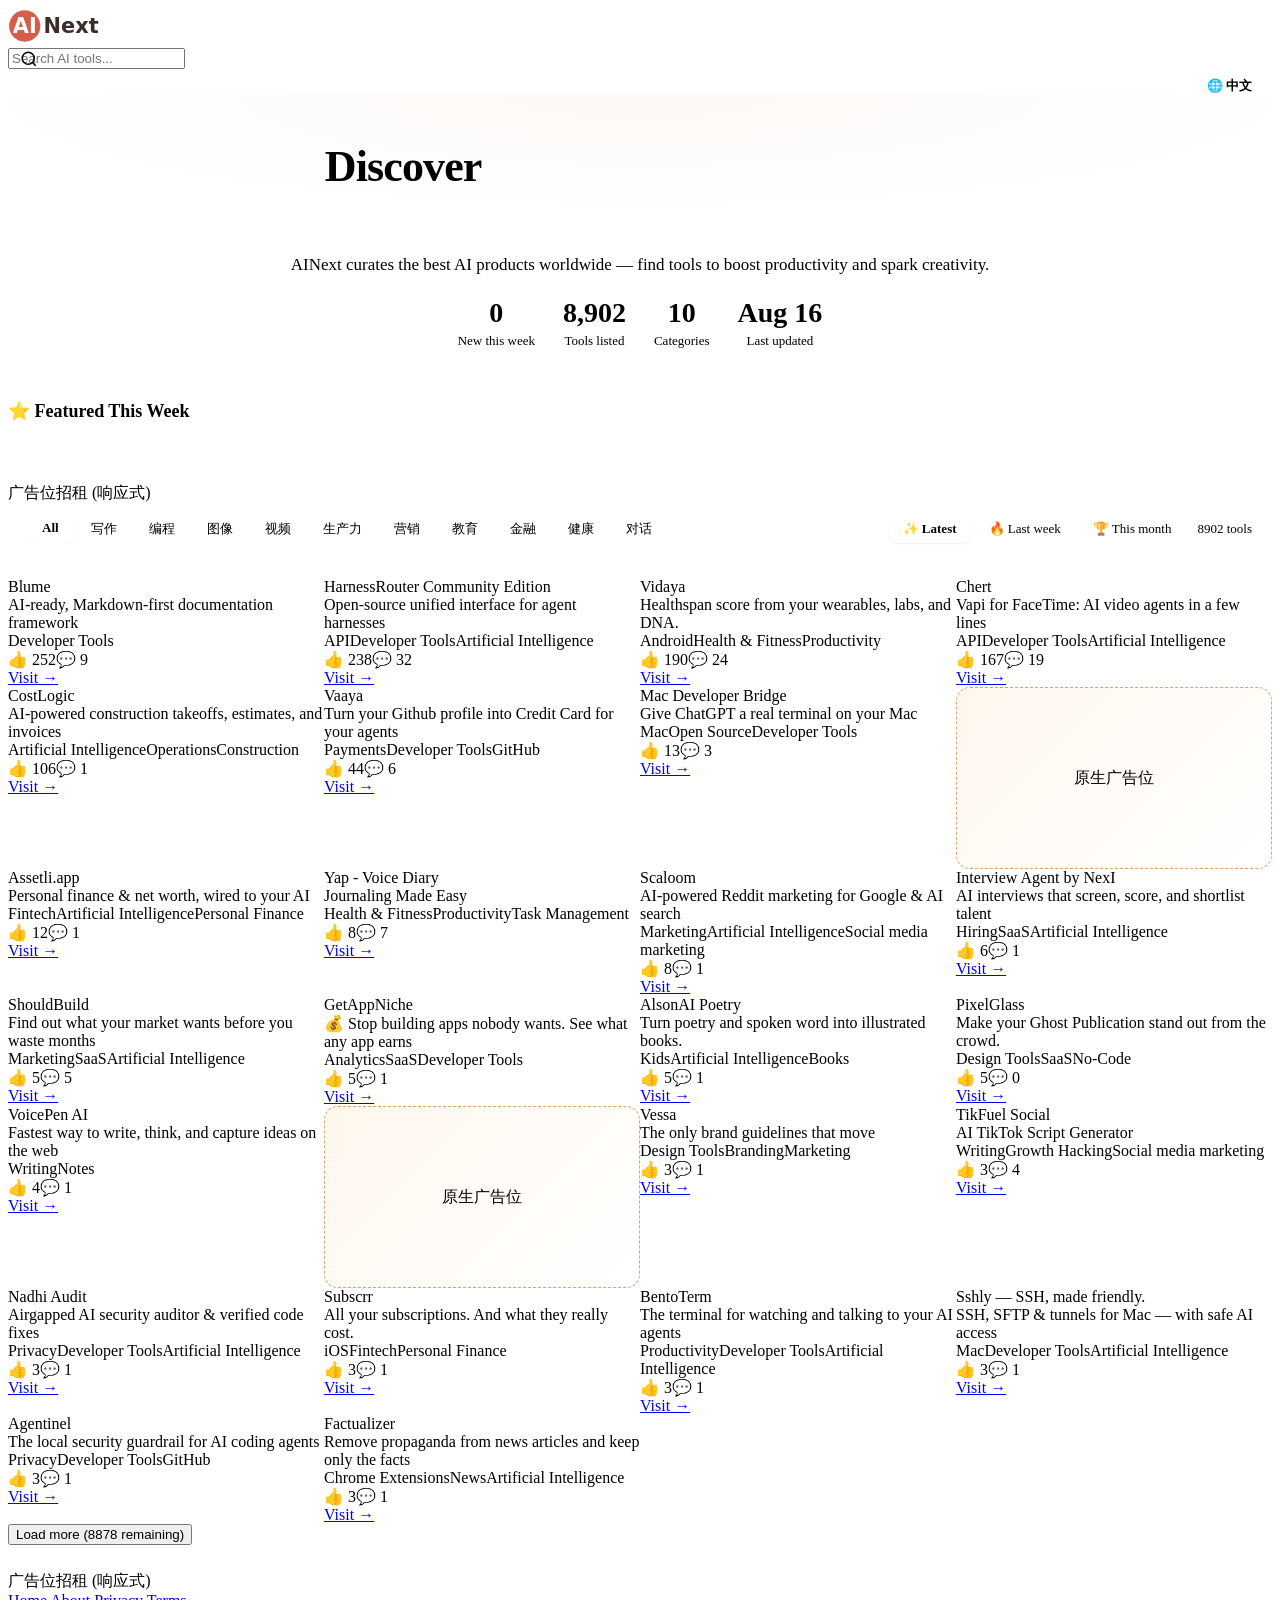
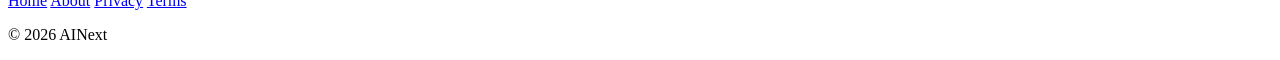
==== en/index.html @ cab22fd7 "Add English version (/en/) with SSR routes, i18n components, hreflang - /en/ homepage: en/index.html" ====
<!DOCTYPE html>
<html lang="en">
<head>
<meta charset="UTF-8">
<meta name="viewport" content="width=device-width, initial-scale=1.0">
<title>AINext — Curated AI Tools, Updated Daily</title>
<meta name="description" content="AINext curates the best AI tools worldwide, updated daily. Explore AI writing, image, video, coding and AI agent tools — find the right AI tool to boost your productivity.">
<meta name="robots" content="index,follow">
<link rel="preconnect" href="https://fonts.gstatic.com" crossorigin>
<link href="https://fonts.googleapis.com/css2?family=Inter:wght@400;500;600;700;800&display=swap" rel="stylesheet" media="print" onload="this.media='all'">
<link rel="stylesheet" href="common.css">
<link rel="icon" type="image/svg+xml" href="ainext-icon.svg">
<link rel="apple-touch-icon" href="ainext-icon.svg">
<link rel="canonical" href="https://www.ainext.com/en/">
<link rel="alternate" hreflang="zh-CN" href="https://www.ainext.com/">
<link rel="alternate" hreflang="en" href="https://www.ainext.com/en/">
<link rel="alternate" hreflang="x-default" href="https://www.ainext.com/en/">
<meta property="og:title" content="AINext — Curated AI Tools, Updated Daily">
<meta property="og:description" content="AINext curates the best AI tools worldwide, updated daily. Explore AI writing, image, video, coding and AI agent tools.">
<meta property="og:image" content="https://www.ainext.com/og-image.png">
<meta property="og:image:width" content="1200">
<meta property="og:image:height" content="630">
<meta property="og:url" content="https://www.ainext.com/en/">
<meta property="og:type" content="website">
<meta name="twitter:card" content="summary_large_image">
<meta name="twitter:title" content="AINext — Curated AI Tools, Updated Daily">
<meta name="twitter:description" content="AINext curates the best AI tools worldwide, updated daily.">
<meta name="twitter:image" content="https://www.ainext.com/og-image.png">
<script type="application/ld+json">{"@context":"https://schema.org","@type":"WebSite","name":"AINext","url":"https://www.ainext.com/en"}</script>
<style>
:root {
  --section-lg: 96px; --container-max: 1280px;
}
/* ── Search ── */
.header-right{display:flex;align-items:center;gap:12px}
.search-wrap{position:relative}
.search-wrap svg{position:absolute;left:12px;top:50%;transform:translateY(-50%);width:18px;height:18px;color:var(--gray-400);pointer-events:none}

/* ── Hero ── */
.hero{padding:48px 0 36px;text-align:center;background:radial-gradient(ellipse 80% 60% at 50% 0%,rgba(180,83,9,.04) 0%,transparent 70%)}
.hero-dot{width:6px;height:6px;border-radius:50%;background:var(--color-primary);animation:pulse 2s infinite}
@keyframes pulse{0%,100%{opacity:1}50%{opacity:.4}}
.hero h1{font-size:44px;font-weight:800;line-height:1.1;letter-spacing:-0.02em;color:var(--gray-900);max-width:700px;margin:0 auto 12px}
.hero h1 span{background:linear-gradient(135deg,var(--color-primary),#D97706,#F59E0B);-webkit-background-clip:text;-webkit-text-fill-color:transparent;background-clip:text}
.hero p{font-size:17px;color:var(--gray-500);max-width:700px;margin:0 auto 20px;line-height:1.5;white-space:nowrap}
.hero-stats{display:flex;gap:28px;justify-content:center;margin-top:0;padding-top:0;border-top:none}
.hero-stat{text-align:center}.hero-stat-num{font-size:28px;font-weight:800;color:var(--gray-900)}.hero-stat-label{font-size:13px;color:var(--gray-500);margin-top:4px}

/* ── Featured Section ── */
.section-head{display:flex;align-items:center;justify-content:space-between;margin-bottom:14px}
.section-head h2{font-size:18px;font-weight:700;color:var(--gray-900)}
.feat-section{padding:0 0 32px}
.feat-grid{display:grid;grid-template-columns:repeat(4,1fr);gap:14px}
.feat-card{background:#fff;border:1.5px solid var(--color-border);border-radius:14px;padding:18px;box-shadow:var(--shadow-xs);transition:all .2s;display:flex;flex-direction:column;gap:10px;position:relative;overflow:hidden}
.feat-card:hover{border-color:var(--gray-300);box-shadow:var(--shadow-md);transform:translateY(-2px)}
.feat-card::before{content:'';position:absolute;top:0;left:0;right:0;height:3px;background:linear-gradient(90deg,var(--color-primary),#D97706)}
.feat-rank{font-size:22px;font-weight:800;color:var(--color-accent)}
.feat-header{display:flex;align-items:center;gap:10px}
.feat-img{width:44px;height:44px;border-radius:10px;object-fit:cover;background:var(--gray-100);flex-shrink:0}
.feat-info{flex:1;min-width:0}
.feat-name{font-size:15px;font-weight:600;color:var(--gray-900);white-space:nowrap;overflow:hidden;text-overflow:ellipsis}
.feat-tagline{font-size:12px;color:var(--gray-500);line-height:1.4;display:-webkit-box;-webkit-line-clamp:2;-webkit-box-orient:vertical;overflow:hidden}
.feat-footer{display:flex;align-items:center;justify-content:space-between;margin-top:auto}
.feat-stats{display:flex;gap:10px;font-size:12px;color:var(--gray-400)}
.feat-visit{font-size:12px;font-weight:600;color:var(--color-primary);transition:color .15s}
.feat-visit:hover{color:var(--color-primary-hover)}

/* ── Ad ── */
.tool-card-ad{background:linear-gradient(135deg,#FFF7ED,#fff);border:1px dashed #D4A373;border-radius:14px;padding:var(--space-5);display:flex;flex-direction:column;align-items:center;justify-content:center;gap:10px;text-align:center;cursor:pointer;transition:all .2s;min-height:180px}
.tool-card-ad:hover{border-color:var(--color-primary);box-shadow:0 2px 12px rgba(180,83,9,.1)}
.ad-label{font-size:11px;font-weight:500;color:var(--gray-400);letter-spacing:.04em;text-transform:uppercase}

/* ── Toolbar ── */
.toolbar{background:var(--gray-50);border-radius:12px;padding:10px 20px;margin-bottom:24px}
.toolbar-inner{display:flex;align-items:center;gap:20px;flex-wrap:nowrap}
.cat-scroll{overflow-x:auto;overflow-y:hidden;overscroll-behavior-x:contain;touch-action:pan-x;-webkit-overflow-scrolling:touch;scrollbar-width:none;-ms-overflow-style:none;flex:1;min-width:0}
.cat-scroll::-webkit-scrollbar{display:none}
.cat-row{display:flex;gap:4px;flex-wrap:nowrap}
.cat-link{padding:6px 14px;border-radius:8px;font-size:13px;font-weight:500;color:var(--gray-500);text-decoration:none;transition:all .2s;white-space:nowrap;flex-shrink:0}
.cat-link:hover{color:var(--gray-900);background:var(--gray-200)}
.cat-link.active{background:#fff;color:var(--gray-900);font-weight:600;box-shadow:0 1px 2px rgba(0,0,0,.06)}
.tabs{display:flex;gap:4px;flex-shrink:0}
.tab{padding:6px 14px;border-radius:8px;font-size:13px;font-weight:500;color:var(--gray-500);transition:all .15s;white-space:nowrap;background:none;border:none;cursor:pointer;font-family:inherit}
.tab:hover{color:var(--gray-900);background:var(--gray-200)}
.tab.active{color:var(--gray-900);background:#fff;font-weight:600;box-shadow:0 1px 2px rgba(0,0,0,.06)}
.tool-count{font-size:13px;color:var(--gray-400);font-weight:500;white-space:nowrap;flex-shrink:0}
.toolbar-right{display:flex;align-items:center;gap:12px;flex-shrink:0}
@media(max-width:768px){.toolbar-inner{flex-wrap:wrap;gap:12px}.cat-scroll{width:100%}.toolbar-right{width:100%;justify-content:flex-end}.cat-row{-webkit-overflow-scrolling:touch}}
@media(max-width:640px){.toolbar-inner{flex-direction:column;align-items:stretch}.cat-scroll{width:100%}.toolbar-right{width:100%;justify-content:space-between}.tool-count{text-align:center}}

/* ── Card Grid ── */
.tool-grid{display:grid;grid-template-columns:repeat(4,1fr);gap:var(--space-5)}
/* Card styles → common.css */

/* ── Responsive ── */
@media(max-width:1024px){.tool-grid{grid-template-columns:repeat(3,1fr)}.feat-grid{grid-template-columns:repeat(3,1fr)}.hero h1{font-size:40px}}
@media(max-width:768px){.tool-grid{grid-template-columns:repeat(2,1fr)}.feat-grid{grid-template-columns:repeat(2,1fr)}.hero h1{font-size:34px}.hero p{white-space:normal}.hero{padding:40px 0 32px}.hero-stats{gap:20px}.hero-stat-num{font-size:22px}}
@media(max-width:640px){.tool-grid{grid-template-columns:1fr}.feat-grid{grid-template-columns:1fr}.hero h1{font-size:26px}.hero p{font-size:15px;white-space:normal}.hero{padding:32px 0 24px}.hero-stats{flex-wrap:wrap;gap:16px}.hero-stat-num{font-size:20px}.tab{padding:8px 14px;font-size:13px}.tool-card{padding:16px;gap:10px}}
</style>
<script src="../components-en.js"></script>
<script src="../ga.js"></script>
</head>
<body>

<script>document.write(headerHTML('','','Search AI tools...'))</script>
<div style="max-width:1280px;margin:0 auto;padding:8px 20px 0;text-align:right;font-size:13px"><a href="/" class="lang-switch" style="color:var(--color-primary);font-weight:600;text-decoration:none">🌐 中文</a></div>

<section class="hero">
  <div class="container">
    <h1>Discover <span>the Next Generation of AI Tools</span></h1>
    <p>AINext curates the best AI products worldwide — find tools to boost productivity and spark creativity.</p>
    <div class="hero-stats" id="heroStats">
      <div class="hero-stat"><div class="hero-stat-num">—</div><div class="hero-stat-label">New this week</div></div>
      <div class="hero-stat"><div class="hero-stat-num">—</div><div class="hero-stat-label">Tools listed</div></div>
      <div class="hero-stat"><div class="hero-stat-num">—</div><div class="hero-stat-label">Categories</div></div>
      <div class="hero-stat"><div class="hero-stat-num">—</div><div class="hero-stat-label">Last updated</div></div>
    </div>
  </div>
</section>

<!-- Featured -->
<section class="feat-section">
  <div class="container">
    <div class="section-head"><h2>⭐ Featured This Week</h2></div>
    <div class="feat-grid" id="featGrid"></div>
  </div>
</section>

<!-- Ad slot 1 -->
<div class="ad-slot ad-slot-index-top"><div class="ad-placeholder">Advertisement (Responsive)</div></div>

<!-- Toolbar: categories + sort -->
<div class="container toolbar">
  <div class="toolbar-inner">
    <div class="cat-scroll"><div class="cat-row" id="catRow"></div></div>
    <div class="toolbar-right">
      <div class="tabs" id="tabs">
        <button class="tab active" data-tab="latest">✨ Latest</button>
        <button class="tab" data-tab="weekly">🔥 Last week</button>
        <button class="tab" data-tab="monthly">🏆 This month</button>
      </div>
      <span class="tool-count" id="toolCount">— tools</span>
    </div>
  </div>
</div>

<!-- Tool Grid -->
<div class="container" style="padding-bottom:26px"><div class="tool-grid" id="toolGrid"><div class="empty-state"><p style="font-size:14px;color:var(--gray-400)">Loading tools...</p></div></div></div>

<!-- Ad slot 2 -->
<div class="ad-slot ad-slot-index-mid"><div class="ad-placeholder">Advertisement (Responsive)</div></div>
<script>document.write(footerHTML())</script>

<script>
let allTools=[],allCats=[],curTab='latest',curSearch='';
let pageSize=24,currentPage=0,filteredList=[],nextAdAt=0;

async function load(){
  try{
    const [tr,cr]=await Promise.all([fetch('../tools-slim.json'),fetch('../categories.json')]);
    allTools=await tr.json();allCats=(await cr.json()).categories;init();
  }catch(e){document.getElementById('toolGrid').innerHTML='<div class="empty-state"><div class="empty-state-icon">⚠️</div><h3>Failed to load data</h3><p>Please check tools-slim.json and categories.json</p></div>'}
}

function init(){
  if(!allTools.length){document.getElementById('toolGrid').innerHTML='<div class="empty-state"><div class="empty-state-icon">📭</div><h3>No tools yet</h3><p>Check back soon</p></div>';return}
  const total=allTools.length;const latest=allTools.reduce((a,b)=>new Date(b.createdAt)>new Date(a.createdAt)?b:a);
  const d=latest?new Date(latest.createdAt).toLocaleDateString('en-US',{month:'short',day:'numeric'}):'—';
  const d7=new Date();d7.setDate(d7.getDate()-7);const weekNew=allTools.filter(t=>new Date(t.createdAt)>=d7).length;
  document.getElementById('heroStats').innerHTML=`<div class="hero-stat"><div class="hero-stat-num">${weekNew}</div><div class="hero-stat-label">New this week</div></div><div class="hero-stat"><div class="hero-stat-num">${total.toLocaleString()}</div><div class="hero-stat-label">Tools listed</div></div><div class="hero-stat"><div class="hero-stat-num">${allCats.length}</div><div class="hero-stat-label">Categories</div></div><div class="hero-stat"><div class="hero-stat-num">${d}</div><div class="hero-stat-label">Last updated</div></div>`;
  renderCats();renderFeat();renderGrid();
}

function renderCats(){
  document.getElementById('catRow').innerHTML='<a href="index.html" class="cat-link active">All</a>'+allCats.map(function(c){return '<a href="category/'+c.id+'.html" class="cat-link">'+c.name.replace(/ AI$/,'')+'</a>';}).join('');
}

function renderFeat(){
  let pool=[...allTools];
  const d7=new Date();d7.setDate(d7.getDate()-7);
  pool=pool.filter(t=>new Date(t.createdAt)>=d7);
  document.getElementById('featGrid').innerHTML=pool.sort((a,b)=>b.votesCount-a.votesCount).slice(0,8).map((t,i)=>`<div class="feat-card" onclick="window.location.href='tools/${t.slug}-${t.id}.html'" tabindex="0" onkeydown="if(event.key==='Enter')window.location.href='tools/${t.slug}-${t.id}.html'" style="cursor:pointer"><div class="feat-rank">#${i+1}</div><div class="feat-header"><img src="${t.thumbnail}" alt="${t.name}" class="feat-img" loading="lazy" onerror="this.style.display='none'"><div class="feat-info"><div class="feat-name">${t.name}</div><div class="feat-tagline">${t.tagline||''}</div></div></div><div class="feat-footer"><div class="feat-stats"><span>👍 ${t.votesCount.toLocaleString()}</span><span>💬 ${t.commentsCount}</span></div><a href="${t.website||'#'}" target="_blank" rel="noopener" class="feat-visit" onclick="event.stopPropagation()">Visit →</a></div></div>`).join('');
}

function renderGrid(){
  currentPage=0;
  nextAdAt=5+Math.floor(Math.random()*5);
  let list=[...allTools];
  if(curSearch){const q=curSearch.toLowerCase();list=list.filter(t=>t.name.toLowerCase().includes(q)||t.tagline.toLowerCase().includes(q)||(t.topics||[]).some(tp=>tp.name.toLowerCase().includes(q)))}
  if(curTab==='weekly'){const d7=new Date();d7.setDate(d7.getDate()-7);const d14=new Date();d14.setDate(d14.getDate()-14);list=list.filter(t=>{const d=new Date(t.createdAt);return d>=d14&&d<d7})}
  if(curTab==='monthly'){const ms=new Date(new Date().getFullYear(),new Date().getMonth(),1);list=list.filter(t=>new Date(t.createdAt)>=ms)}
  list.sort((a,b)=>curTab==='latest'?new Date(b.createdAt)-new Date(a.createdAt):b.votesCount-a.votesCount);
  filteredList=list;
  document.getElementById('toolCount').textContent=`${list.length} tools`;
  if(!list.length){document.getElementById('toolGrid').innerHTML='<div class="empty-state"><div class="empty-state-icon">🔍</div><h3>No matching tools</h3><p>Try a different keyword or category</p></div>';return}
  // AMC config for shared appendMore
  window.AMC={gridId:'toolGrid',pageSize:24,adInterval:5,adRandom:5};
  window.filteredList=filteredList;
  window.currentPage=currentPage;
  window.nextAdAt=nextAdAt;
  appendMore();
  currentPage=window.currentPage; nextAdAt=window.nextAdAt;
  if(curSearch){const tb=document.querySelector('.toolbar');tb&&tb.scrollIntoView({behavior:'smooth',block:'start'})}
}

document.getElementById('tabs').addEventListener('click',e=>{const tab=e.target.closest('.tab');if(!tab)return;document.querySelectorAll('.tab').forEach(t=>t.classList.remove('active'));tab.classList.add('active');curTab=tab.dataset.tab;renderGrid()});
let st;document.getElementById('searchInput').addEventListener('input',()=>{curSearch=document.getElementById('searchInput').value;clearTimeout(st);st=setTimeout(renderGrid,200)});
load();
</script>
<script src="../ad.js"></script>
</body>
</html>
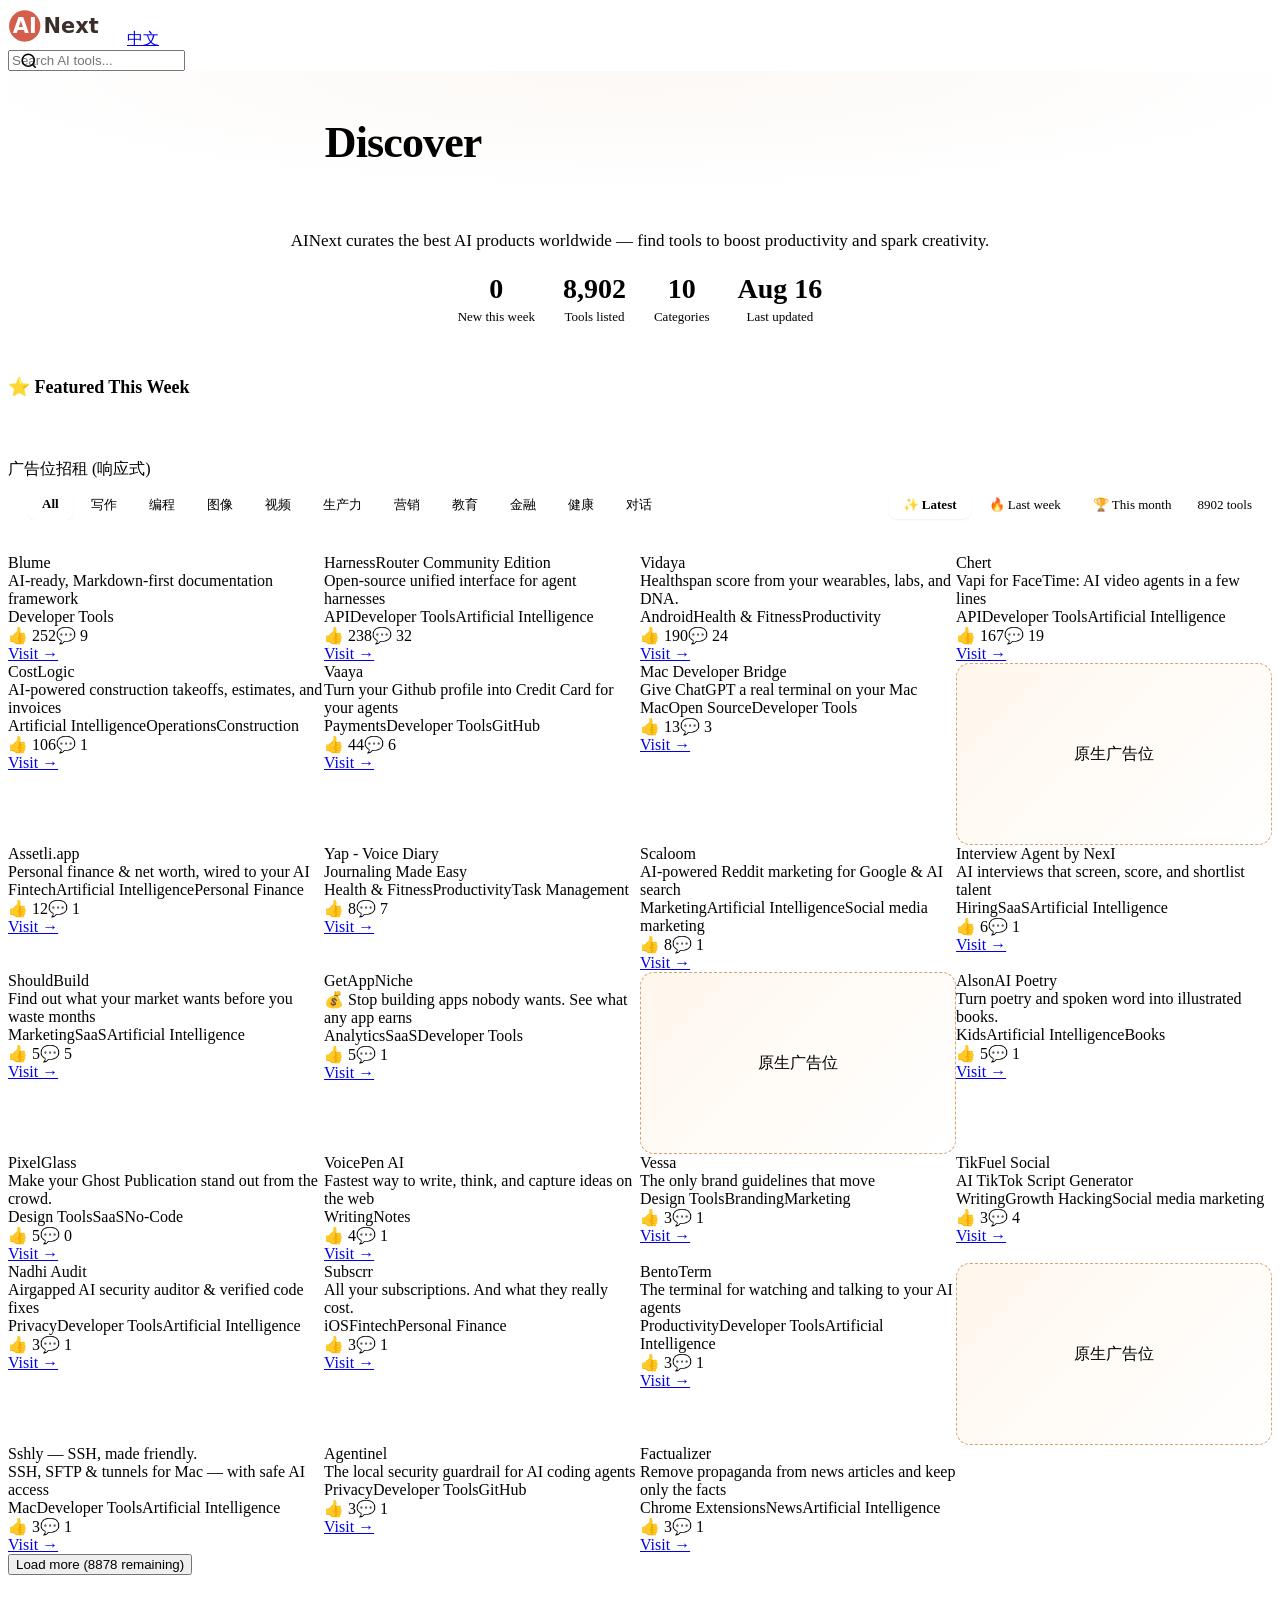
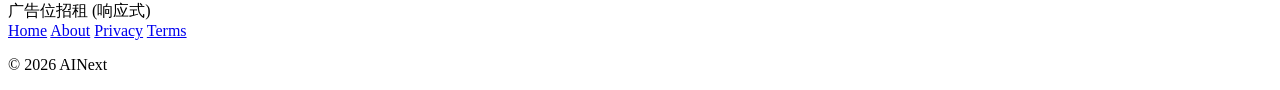
==== commit a9fedf90: "Move lang switch button into header component (all pages), add .lang-switch style" ====
--- a/en/index.html
+++ b/en/index.html
@@ -103,7 +103,6 @@
 <body>
 
 <script>document.write(headerHTML('','','Search AI tools...'))</script>
-<div style="max-width:1280px;margin:0 auto;padding:8px 20px 0;text-align:right;font-size:13px"><a href="/" class="lang-switch" style="color:var(--color-primary);font-weight:600;text-decoration:none">🌐 中文</a></div>
 
 <section class="hero">
   <div class="container">
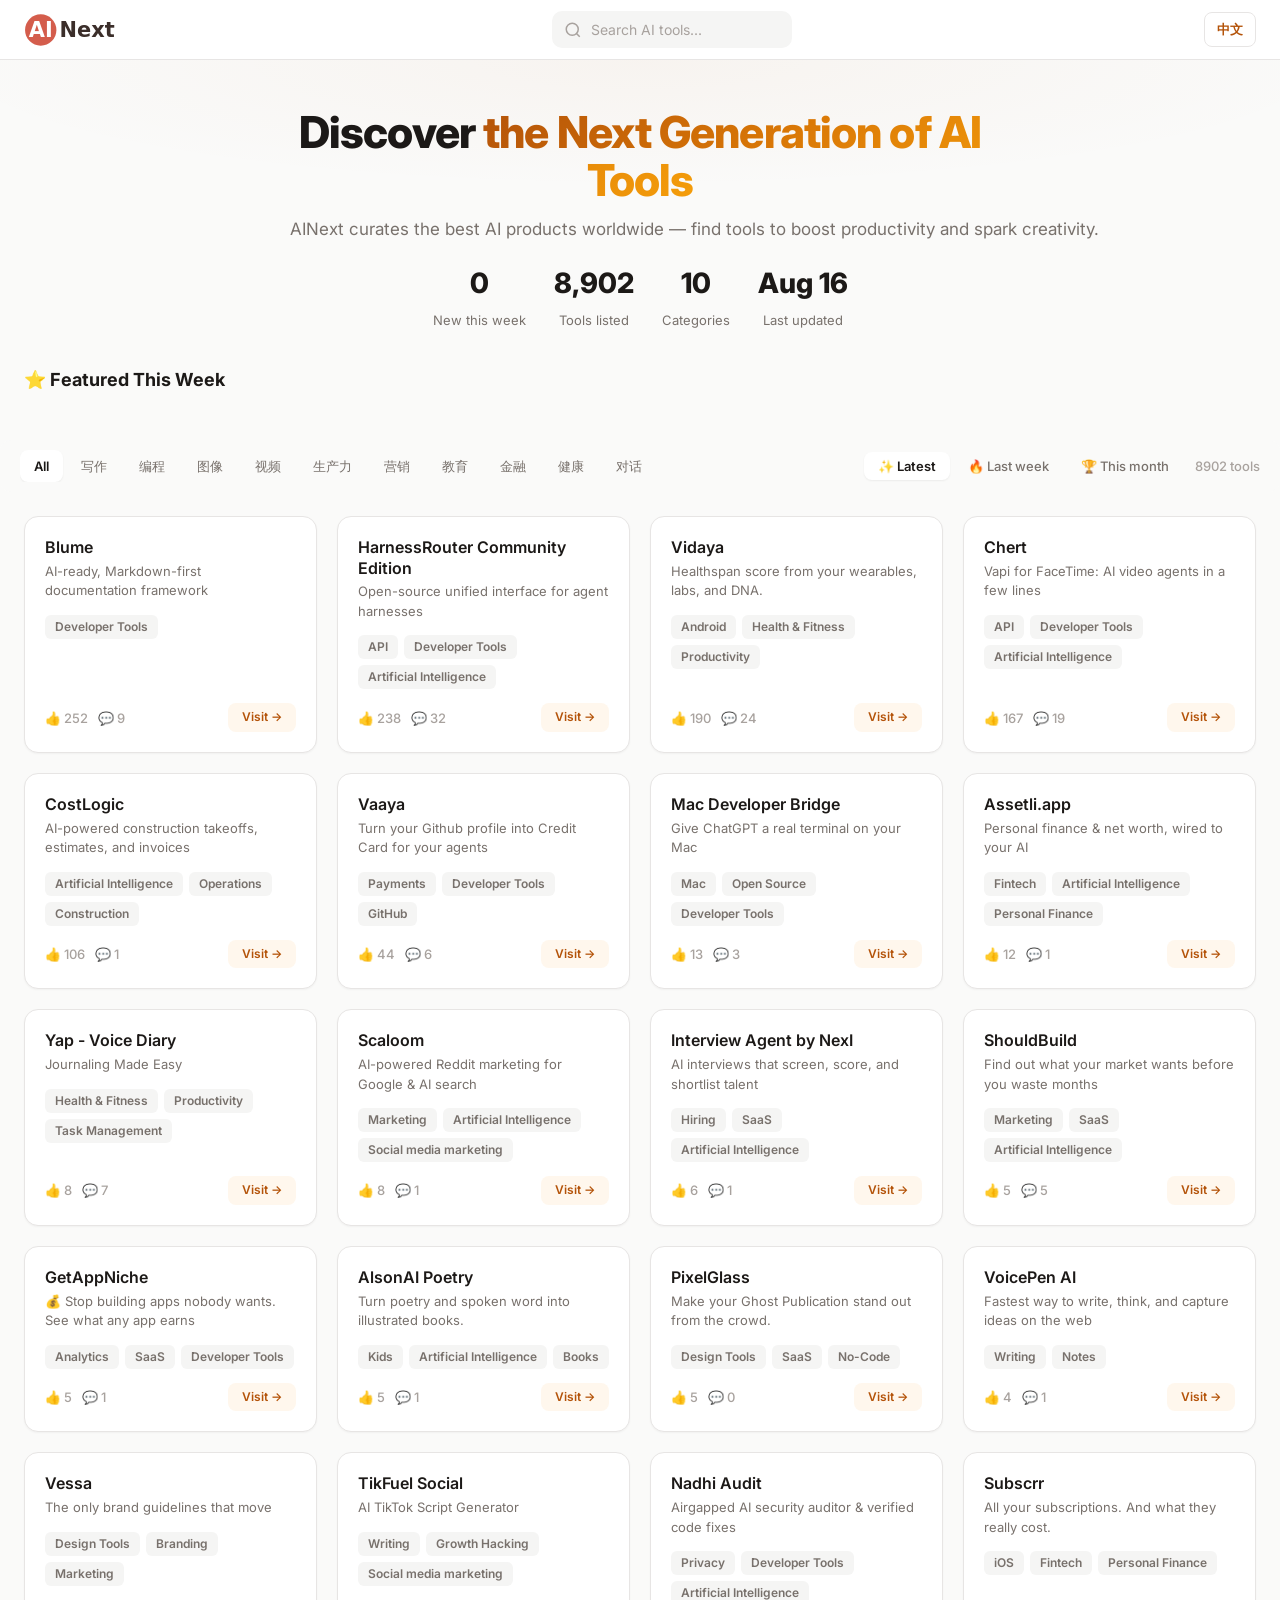
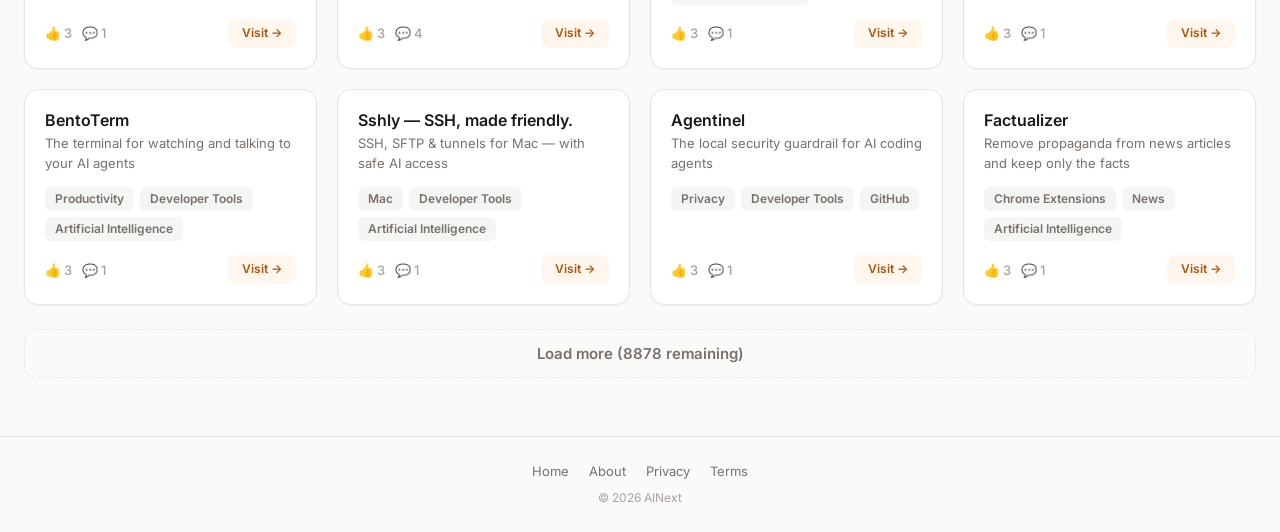
==== commit 88aa7d2f: "Fix en/index.html CSS/icon paths (missing ../ prefix broke styling)" ====
--- a/en/index.html
+++ b/en/index.html
@@ -8,9 +8,9 @@
 <meta name="robots" content="index,follow">
 <link rel="preconnect" href="https://fonts.gstatic.com" crossorigin>
 <link href="https://fonts.googleapis.com/css2?family=Inter:wght@400;500;600;700;800&display=swap" rel="stylesheet" media="print" onload="this.media='all'">
-<link rel="stylesheet" href="common.css">
-<link rel="icon" type="image/svg+xml" href="ainext-icon.svg">
-<link rel="apple-touch-icon" href="ainext-icon.svg">
+<link rel="stylesheet" href="../common.css">
+<link rel="icon" type="image/svg+xml" href="../ainext-icon.svg">
+<link rel="apple-touch-icon" href="../ainext-icon.svg">
 <link rel="canonical" href="https://www.ainext.com/en/">
 <link rel="alternate" hreflang="zh-CN" href="https://www.ainext.com/">
 <link rel="alternate" hreflang="en" href="https://www.ainext.com/en/">
--- a/common.css
+++ b/common.css
@@ -0,0 +1,103 @@
+/* ==========================================
+   AINext — Common Stylesheet
+   Shared by: index / detail / about / privacy
+   ========================================== */
+
+/* ── Design Tokens ── */
+:root {
+  --color-primary: #B45309; --color-primary-hover: #92400E; --color-primary-light: #FFF7ED; --color-primary-dark: #78350F;
+  --color-accent: #DC2626; --color-accent-light: #FEF2F2; --color-accent-dark: #B91C1C;
+  --gray-50: #FAFAF9; --gray-100: #F5F5F4; --gray-200: #E7E5E4; --gray-300: #D6D3D1;
+  --gray-400: #A8A29E; --gray-500: #78716C; --gray-600: #57534E; --gray-700: #44403C; --gray-900: #1C1917;
+  --color-surface: #FFFFFF; --color-border: #E7E5E4; --color-border-light: #F5F5F4;
+  --space-4: 16px; --space-5: 20px; --space-6: 24px; --space-8: 32px; --space-10: 40px; --space-12: 48px; --space-16: 64px;
+  --color-success: #15803D; --color-success-light: #F0FDF4;
+  --shadow-xs: 0 1px 2px rgba(0,0,0,.04); --shadow-sm: 0 1px 3px rgba(0,0,0,.04),0 1px 2px rgba(0,0,0,.06);
+  --shadow-md: 0 4px 6px -1px rgba(0,0,0,.06),0 2px 4px -2px rgba(0,0,0,.04);
+  --radius-card: 12px; --radius-btn: 8px; --radius-sm: 8px; --radius-md: 12px; --radius-lg: 16px;
+  font-family:'Inter','PingFang SC','Microsoft YaHei',sans-serif;
+  -webkit-font-smoothing:antialiased;
+}
+
+/* ── Reset ── */
+*,*::before,*::after{box-sizing:border-box;margin:0;padding:0}
+body{background:var(--gray-50);color:var(--gray-700);line-height:1.55}
+a{color:inherit;text-decoration:none}
+button{font-family:inherit;cursor:pointer;border:none;background:0}
+img{max-width:100%;display:block}
+input{font-family:inherit}
+
+/* ── Layout ── */
+.container{max-width:1280px;margin:0 auto;padding:0 24px}
+
+/* ── Header ── */
+.header{position:sticky;top:0;z-index:100;background:rgba(255,255,255,.92);backdrop-filter:blur(12px);-webkit-backdrop-filter:blur(12px);border-bottom:1px solid var(--color-border);height:60px}
+.header-inner{display:flex;align-items:center;justify-content:space-between;height:100%;max-width:1280px;margin:0 auto;padding:0 24px}
+.header-left{display:flex;align-items:center;gap:16px}
+.logo{display:flex;align-items:center}
+.logo img{height:28px}
+.back-link{display:flex;align-items:center;gap:6px;font-size:14px;font-weight:500;color:var(--gray-500);padding:6px 12px;border-radius:8px;transition:all .15s}
+.back-link:hover{color:var(--gray-700);background:var(--gray-100)}
+.lang-switch{display:flex;align-items:center;font-size:13px;font-weight:600;color:var(--color-primary);padding:6px 12px;border-radius:8px;border:1px solid var(--color-border);text-decoration:none;white-space:nowrap;transition:all .15s}
+.lang-switch:hover{color:var(--color-primary-dark);background:var(--gray-50);border-color:var(--gray-300)}
+
+/* ── Footer ── */
+.footer{border-top:1px solid var(--color-border);padding:24px 0;text-align:center}
+.footer-links{display:flex;justify-content:center;gap:20px;margin-bottom:8px}
+.footer-links a{font-size:13px;color:var(--gray-500);transition:color .15s}
+.footer-links a:hover{color:var(--color-primary)}
+.footer p{font-size:12px;color:var(--gray-400)}
+
+/* ── Ad Slots (hidden pending AdSense approval; remove → below to enable) ── */
+.ad-slot, .tool-card-ad{display:none !important}
+/* .ad-slot{max-width:1200px;margin:0 auto;padding:0 20px;display:flex;align-items:center;justify-content:center;width:100%} */
+.ad-slot-index-top{padding-bottom:12px}
+.ad-slot-index-mid{padding-bottom:24px}
+.ad-slot-detail-top{margin:24px 0 32px}
+.ad-slot-detail-bottom{margin-bottom:32px}
+.ad-placeholder{display:flex;align-items:center;justify-content:center;border:2px dashed var(--gray-300);border-radius:10px;background:var(--gray-100);color:var(--gray-400);font-size:13px;font-weight:500;min-height:90px;width:100%;max-width:728px}
+.ad-slot-index-top .ad-placeholder,.ad-slot-index-mid .ad-placeholder{max-width:728px}
+.tool-card-ad{display:flex;align-items:center;justify-content:center}
+.tool-card-ad .ad-placeholder{width:100%;max-width:none}
+
+/* ── Toolbar & Search ── */
+.toolbar{padding:var(--space-6) 0 var(--space-8)}
+.toolbar-inner{display:flex;align-items:center;justify-content:space-between;flex-wrap:wrap;gap:var(--space-4)}
+.search-wrap{position:relative}
+.search-wrap svg{position:absolute;left:12px;top:50%;transform:translateY(-50%);width:18px;height:18px;color:var(--gray-400);pointer-events:none}
+.search-input{width:280px;padding:9px 16px 9px 38px;background:var(--gray-100);border:1.5px solid transparent;border-radius:10px;font-size:14px;color:var(--gray-900);outline:none;transition:all .15s;box-sizing:border-box}
+.search-input::placeholder{color:var(--gray-400)}
+.search-input:focus{background:#fff;border-color:var(--color-primary);box-shadow:0 0 0 3px rgba(180,83,9,.1)}
+.search-input-full{width:100%;max-width:480px}
+
+/* ── Header ── */
+.header-right{display:flex;align-items:center;gap:12px}
+.header-right .search-input{width:240px}
+@media(max-width:768px){.header-right .search-input{width:180px}}
+@media(max-width:640px){.header-right .search-input{width:140px}}
+@media(max-width:1024px){.search-input{width:200px}}
+@media(max-width:768px){.search-input{width:160px}}
+@media(max-width:640px){.search-input{width:140px}.toolbar-inner{flex-direction:column;align-items:stretch}}
+
+/* ── Tool Card ── */
+.tool-card{background:#fff;border:1px solid var(--color-border);border-radius:14px;padding:var(--space-5);box-shadow:var(--shadow-xs);transition:all .2s;display:flex;flex-direction:column;gap:14px}
+.tool-card:hover{border-color:var(--gray-300);box-shadow:var(--shadow-sm);transform:translateY(-2px)}
+.tool-card-header{display:flex;align-items:flex-start;gap:12px}
+.tool-thumb{width:48px;height:48px;border-radius:12px;object-fit:cover;background:var(--gray-100);flex-shrink:0}
+.tool-info{flex:1;min-width:0}
+.tool-name{font-size:16px;font-weight:600;color:var(--gray-900);line-height:1.3}
+.tool-tagline{font-size:13px;color:var(--gray-500);line-height:1.5;display:-webkit-box;-webkit-line-clamp:2;-webkit-box-orient:vertical;overflow:hidden;margin-top:4px}
+.tool-topics{display:flex;gap:6px;flex-wrap:wrap}
+.topic-tag{padding:3px 10px;border-radius:6px;font-size:12px;font-weight:600;line-height:1.5;background:var(--gray-100);color:var(--gray-500)}
+.tool-card-footer{display:flex;align-items:center;justify-content:space-between;margin-top:auto}
+.tool-stats{display:flex;align-items:center;gap:10px;font-size:13px;color:var(--gray-400);font-weight:500}
+.tool-stats span{display:flex;align-items:center;gap:3px}
+.btn-visit{display:inline-flex;align-items:center;gap:4px;padding:5px 14px;border-radius:8px;background:var(--color-primary-light);color:var(--color-primary);font-size:12px;font-weight:600;transition:all .15s;white-space:nowrap}
+.btn-visit:hover{background:var(--color-primary);color:#fff}
+.load-more{display:block;width:100%;padding:14px;margin-top:var(--space-6);margin-bottom:var(--space-8);border:1.5px dashed var(--color-border);border-radius:12px;background:0;color:var(--gray-500);font-size:15px;font-weight:600;cursor:pointer;transition:all .15s;font-family:inherit}
+.load-more:hover{background:var(--gray-100);border-color:var(--gray-300);color:var(--gray-700)}
+.load-more:active{transform:scale(.99)}
+.empty-state{grid-column:1/-1;text-align:center;padding:80px var(--space-5)}
+.empty-state-icon{font-size:48px;margin-bottom:var(--space-4)}
+.empty-state h3{font-size:18px;font-weight:600;color:var(--gray-900);margin-bottom:8px}
+.empty-state p{font-size:14px;color:var(--gray-500)}
